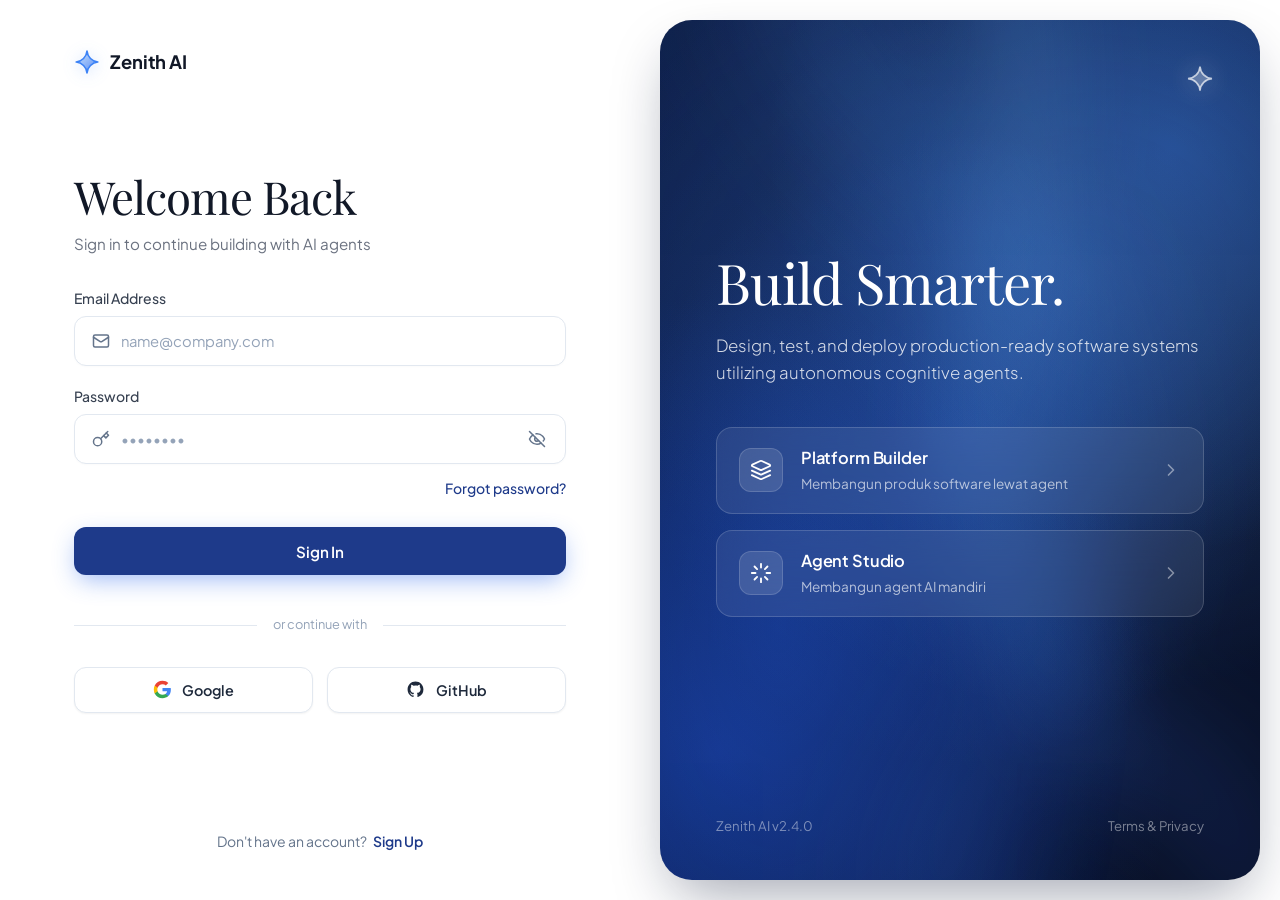
==== index.html @ 81343e3b "first Commit" ====
<!DOCTYPE html>
<html lang="en">
<head>
  <meta charset="UTF-8" />
  <meta http-equiv="refresh" content="0; url=login.html" />
  <title>Redirecting to Zenith AI...</title>
  <script>
    window.location.href = "login.html";
  </script>
</head>
<body>
  <p>Redirecting to <a href="login.html">Zenith AI Login</a>...</p>
</body>
</html>
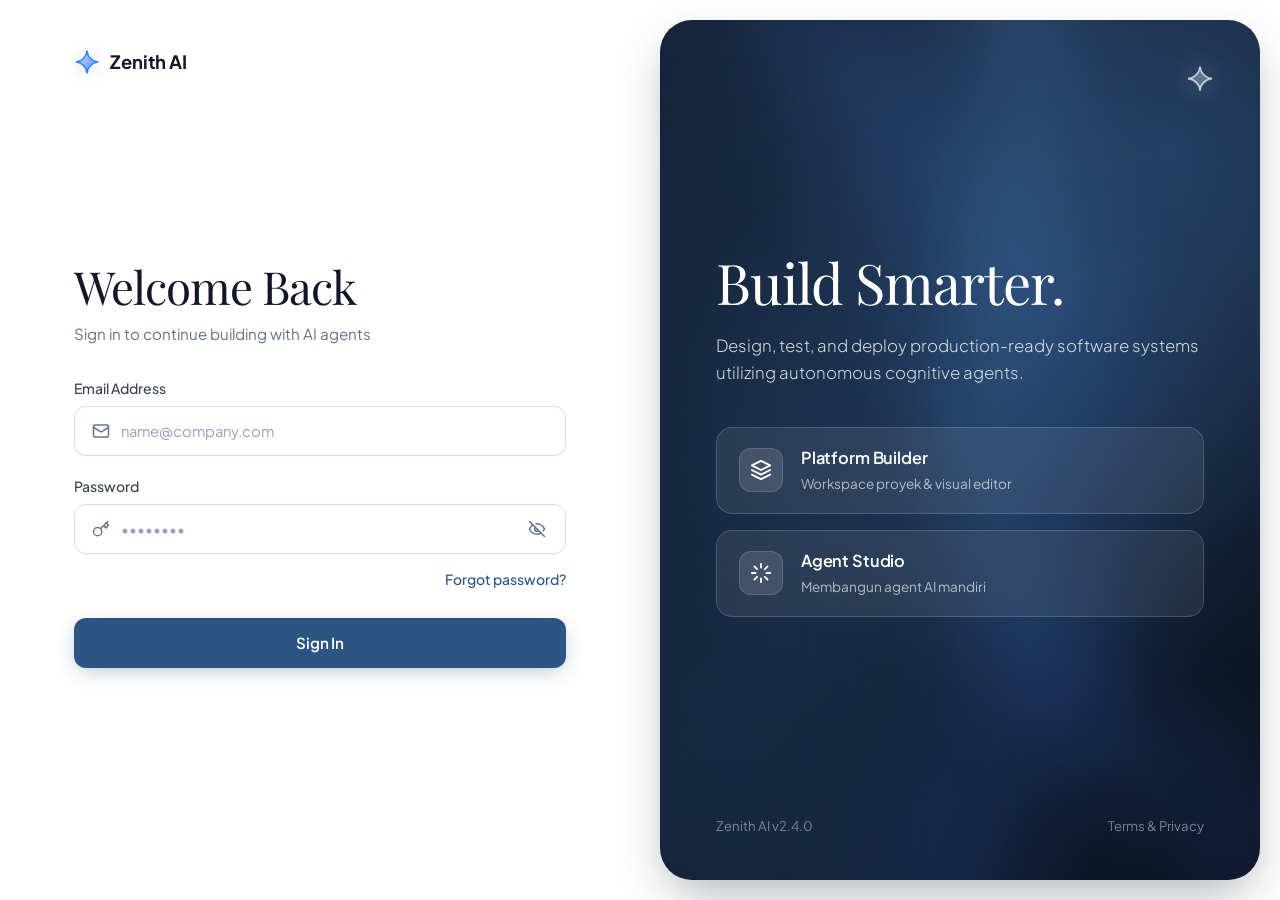
==== commit b171c0bb: "perubahan" ====
--- a/index.html
+++ b/index.html
@@ -10,5 +10,44 @@
 </head>
 <body>
   <p>Redirecting to <a href="login.html">Zenith AI Login</a>...</p>
+
+<!-- Feedback Modal -->
+<div id="feedbackModal" class="feedback-modal-overlay">
+  <div class="feedback-modal">
+    <div class="feedback-modal-header">
+      <h2>Report a bug or suggest an improvement</h2>
+      <button class="feedback-close-btn" id="feedbackCloseBtn">&times;</button>
+    </div>
+    <p class="feedback-modal-desc">Goes straight to the people building this. Where you are, which version you are on and any errors are attached automatically — you do not need to describe them.</p>
+    
+    <div class="feedback-type-toggles">
+      <button class="feedback-type-btn active" data-type="bug">Bug</button>
+      <button class="feedback-type-btn" data-type="improvement">Improvement</button>
+      <button class="feedback-type-btn" data-type="question">Question</button>
+    </div>
+    
+    <div class="feedback-form-group">
+      <label>Title</label>
+      <input type="text" placeholder="What happened, in one line" class="feedback-input">
+    </div>
+    
+    <div class="feedback-form-group">
+      <label>Details</label>
+      <textarea placeholder="What you expected, what happened instead. Paste a screenshot straight into this box." class="feedback-textarea"></textarea>
+    </div>
+    
+    <div class="feedback-modal-footer">
+      <div class="feedback-image-upload">
+        <button class="feedback-add-img-btn">
+          <svg width="16" height="16" viewBox="0 0 24 24" fill="none" stroke="currentColor" stroke-width="2" stroke-linecap="round" stroke-linejoin="round"><rect x="3" y="3" width="18" height="18" rx="2" ry="2"/><circle cx="8.5" cy="8.5" r="1.5"/><polyline points="21 15 16 10 5 21"/></svg>
+          Add image
+        </button>
+        <span class="feedback-upload-hint">Paste, drag, or browse &middot; up to 4</span>
+      </div>
+      <button class="feedback-send-btn">Send report</button>
+    </div>
+  </div>
+</div>
+
 </body>
 </html>
